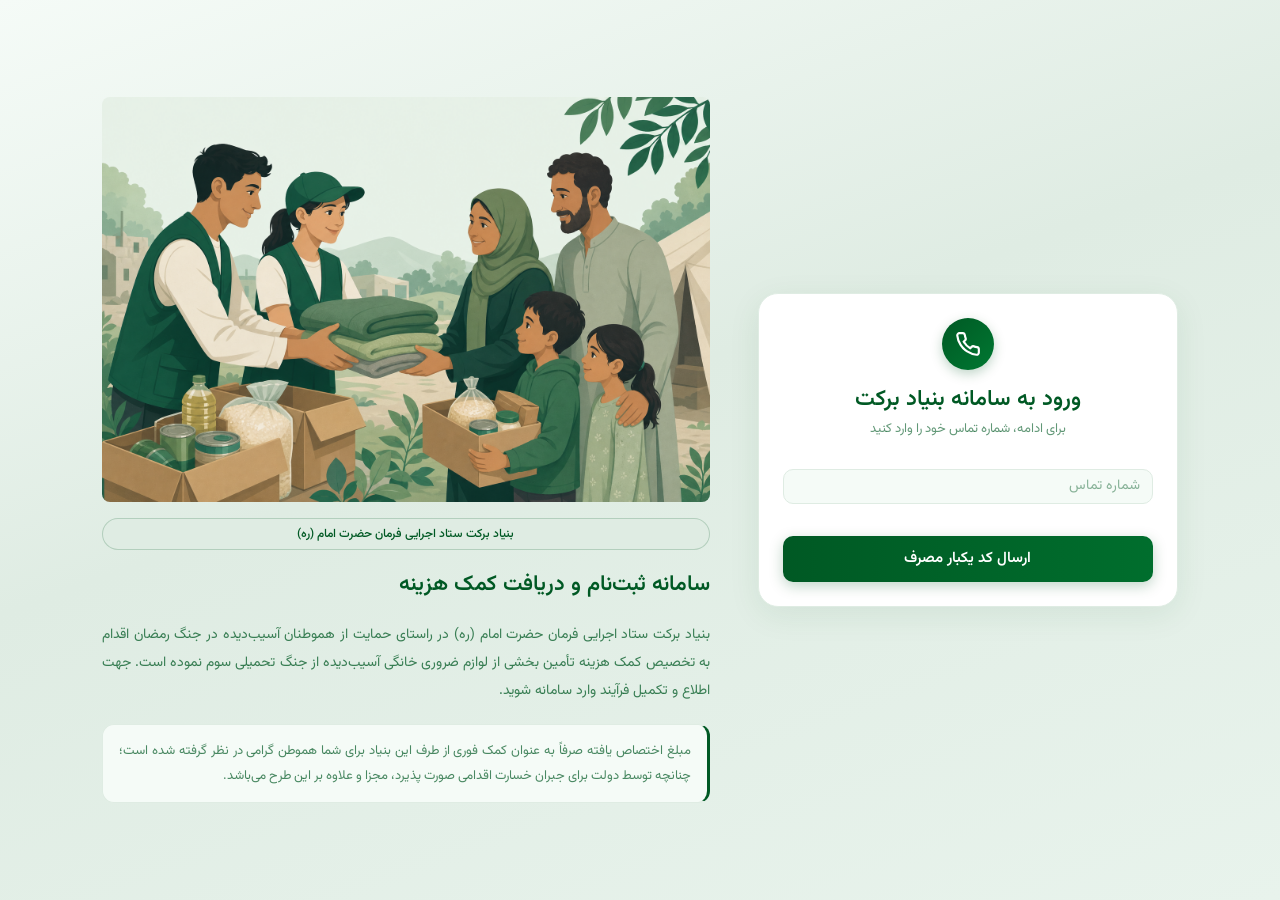
==== index.html @ aed2747e "v2" ====
<!DOCTYPE html>
<html lang="fa" dir="rtl">

<head>
    <meta charset="UTF-8">
    <meta name="viewport" content="width=device-width, initial-scale=1.0">
    <title>ورود به سامانه</title>
    <link rel="stylesheet" href="./css/bootstrap.rtl.css">
    <link rel="stylesheet" href="./css/form-theme.css">
    <link rel="stylesheet" href="./css/login.css">
</head>

<body class="login-page">

    <main class="login-wrapper">
        <div class="row login-layout g-4">

            <div class="col-lg-5 login-form-col">
                <div class="card border shadow-sm">
                    <div class="card-body p-4">

                        <div class="avatar">
                            <svg width="26" height="26" fill="none" stroke="#fff" stroke-width="2"
                                viewBox="0 0 24 24">
                                <path d="M22 16.92v3a2 2 0 0 1-2.18 2 19.79 19.79 0 0 1-8.63-3.07 19.5 19.5 0 0 1-6-6 19.79 19.79 0 0 1-3.07-8.67A2 2 0 0 1 4.11 2h3a2 2 0 0 1 2 1.72c.127.96.361 1.903.7 2.81a2 2 0 0 1-.45 2.11L8.09 9.91a16 16 0 0 0 6 6l1.27-1.27a2 2 0 0 1 2.11-.45c.907.339 1.85.573 2.81.7A2 2 0 0 1 22 16.92z" />
                            </svg>
                        </div>

                        <div class="form-title">ورود به سامانه بنیاد برکت</div>
                        <div class="form-subtitle">برای ادامه، شماره تماس خود را وارد کنید</div>

                        <div id="alertBox" class="alert-message error step-hidden"></div>

                        <div id="phoneStep">
                            <div class="mb-3">
                                <input type="text" class="form-control" id="loginPhone" placeholder="شماره تماس"
                                    inputmode="tel" maxlength="11" autocomplete="tel">
                                <div class="invalid-feedback">شماره تماس باید ۱۱ رقم و با ۰۹ شروع شود.</div>
                            </div>
                            <button type="button" class="btn-submit" id="sendOtpBtn">ارسال کد یکبار مصرف</button>
                        </div>

                        <div id="otpStep" class="step-hidden">
                            <div class="form-subtitle mb-0">
                                کد ارسال‌شده به
                                <span class="phone-display" id="phoneDisplay"></span>
                                را وارد کنید
                            </div>

                            <div class="otp-boxes" id="otpBoxes">
                                <input type="text" class="otp-box" maxlength="1" inputmode="numeric" data-index="0">
                                <input type="text" class="otp-box" maxlength="1" inputmode="numeric" data-index="1">
                                <input type="text" class="otp-box" maxlength="1" inputmode="numeric" data-index="2">
                                <input type="text" class="otp-box" maxlength="1" inputmode="numeric" data-index="3">
                                <input type="text" class="otp-box" maxlength="1" inputmode="numeric" data-index="4">
                                <input type="text" class="otp-box" maxlength="1" inputmode="numeric" data-index="5">
                            </div>

                            <button type="button" class="btn-submit" id="verifyOtpBtn">تایید و ورود</button>
                            <button type="button" class="btn-link" id="resendBtn" disabled>ارسال مجدد (<span id="timer">120</span>)</button>
                            <button type="button" class="btn-link" id="changePhoneBtn">تغییر شماره تماس</button>
                        </div>

                    </div>
                </div>
            </div>

            <div class="col-lg-7 login-info">
                <img src="./assets/carousel-aid-1.png" alt="حمایت بنیاد برکت از هموطنان" class="img-fluid rounded-3">

                <span class="login-info-badge my-3 d-block text-center">بنیاد برکت ستاد اجرایی فرمان حضرت امام (ره)</span>

                <h1 class="login-info-title">سامانه ثبت‌نام و دریافت کمک هزینه</h1>

                <p class="login-info-text">
                    بنیاد برکت ستاد اجرایی فرمان حضرت امام (ره) در راستای حمایت از هموطنان آسیب‌دیده در جنگ
                    رمضان اقدام به تخصیص کمک هزینه تأمین بخشی از لوازم ضروری خانگی آسیب‌دیده از جنگ تحمیلی
                    سوم نموده است. جهت اطلاع و تکمیل فرآیند وارد سامانه شوید.
                </p>

                <div class="login-info-note">
                    مبلغ اختصاص یافته صرفاً به عنوان کمک فوری از طرف این بنیاد برای شما هموطن گرامی در نظر
                    گرفته شده است؛ چنانچه توسط دولت برای جبران خسارت اقدامی صورت پذیرد، مجزا و علاوه بر این
                    طرح می‌باشد.
                </div>
            </div>

        </div>
    </main>

    <script src="./config.js"></script>
    <script src="./login.js"></script>
</body>

</html>
---- css/form-theme.css ----
@import url('https://fonts.googleapis.com/css2?family=Vazirmatn:wght@400;500;600&display=swap');

:root {
    --color-primary: rgb(0, 89, 36);
    --color-primary-rgb: 0, 89, 36;
    --color-primary-dark: rgb(0, 68, 28);
    --color-primary-light: #DFECE3;
    --color-bg: #F5FBF7;
    --color-surface: #ffffff;
    --color-text: rgb(0, 89, 36);
    --color-text-muted: rgba(0, 89, 36, 0.62);
    --color-text-soft: rgba(0, 89, 36, 0.45);
    --color-border: #DFECE3;
    --color-error: #c0392b;
    --color-error-bg: #fdecea;
}

* {
    box-sizing: border-box;
}

body {
    min-height: 100vh;
    background: linear-gradient(160deg, #F5FBF7 0%, #DFECE3 45%, #e8f3ec 100%);
    font-family: 'Vazirmatn', sans-serif;
    display: flex;
    align-items: center;
    justify-content: center;
    padding: 2rem 1rem;
    color: var(--color-text);
}

.card {
    background: var(--color-surface) !important;
    backdrop-filter: blur(12px);
    -webkit-backdrop-filter: blur(12px);
    border: 1px solid var(--color-border) !important;
    border-radius: 20px !important;
    box-shadow: 0 8px 32px rgba(var(--color-primary-rgb), 0.08) !important;
}

.form-title {
    text-align: center;
    color: var(--color-primary);
    font-size: 22px;
    font-weight: 600;
    margin-bottom: 0.3rem;
}

.form-subtitle {
    text-align: center;
    color: var(--color-text-muted);
    font-size: 13px;
    margin-bottom: 1.8rem;
}

.section-label {
    color: var(--color-text-soft);
    font-size: 12px;
    margin-bottom: 8px;
}

.form-divider {
    height: 1px;
    background: var(--color-border);
    margin: 1.2rem 0;
}

.form-control,
.form-select {
    background: var(--color-bg) !important;
    border: 1px solid var(--color-border) !important;
    color: var(--color-text) !important;
    border-radius: 10px !important;
    font-family: 'Vazirmatn', sans-serif;
    font-size: 14px;
}

.form-control::placeholder {
    color: var(--color-text-soft) !important;
}

.form-control:focus,
.form-select:focus {
    border-color: var(--color-primary) !important;
    background: var(--color-surface) !important;
    box-shadow: 0 0 0 3px rgba(var(--color-primary-rgb), 0.12) !important;
    color: var(--color-text) !important;
}

.form-select option {
    background: var(--color-surface);
    color: var(--color-text);
}

.invalid-feedback {
    color: var(--color-error) !important;
    font-size: 12px;
}

.btn-submit {
    width: 100%;
    padding: 12px;
    border: none;
    border-radius: 10px !important;
    background: linear-gradient(90deg, rgb(0, 89, 36), rgb(0, 110, 45));
    color: #fff;
    font-family: 'Vazirmatn', sans-serif;
    font-size: 15px;
    font-weight: 600;
    cursor: pointer;
    transition: opacity 0.2s, transform 0.15s, box-shadow 0.2s;
    margin-top: 1rem;
    box-shadow: 0 4px 14px rgba(var(--color-primary-rgb), 0.25);
}

.btn-submit:hover:not(:disabled) {
    opacity: 0.92;
    transform: translateY(-1px);
    box-shadow: 0 6px 18px rgba(var(--color-primary-rgb), 0.3);
}

.btn-submit:active:not(:disabled) {
    transform: scale(0.98);
}

.btn-submit:disabled {
    opacity: 0.55;
    cursor: not-allowed;
}

.avatar {
    width: 52px;
    height: 52px;
    border-radius: 50%;
    background: linear-gradient(135deg, rgb(0, 89, 36), rgb(0, 120, 50));
    display: flex;
    align-items: center;
    justify-content: center;
    margin: 0 auto 0.8rem;
    box-shadow: 0 4px 12px rgba(var(--color-primary-rgb), 0.25);
}

.confirm-box {
    display: flex;
    align-items: flex-start;
    gap: 10px;
    padding: 12px 14px;
    margin-bottom: 0.5rem;
    background: var(--color-bg);
    border: 1px solid var(--color-border);
    border-radius: 10px;
    cursor: pointer;
    transition: border-color 0.2s, background 0.2s;
}

.confirm-box:hover {
    background: var(--color-primary-light);
    border-color: rgba(var(--color-primary-rgb), 0.35);
}

.confirm-box.is-invalid {
    border-color: rgba(192, 57, 43, 0.5);
    background: var(--color-error-bg);
}

.confirm-box input[type="checkbox"] {
    width: 18px;
    height: 18px;
    margin-top: 2px;
    accent-color: var(--color-primary);
    cursor: pointer;
    flex-shrink: 0;
}

.confirm-box label {
    color: var(--color-text-muted);
    font-size: 13px;
    line-height: 1.6;
    cursor: pointer;
    margin: 0;
}

.confirm-error {
    display: none;
    color: var(--color-error);
    font-size: 12px;
    margin-bottom: 0.5rem;
}

.confirm-error.show {
    display: block;
}

.alert-message {
    padding: 10px 14px;
    border-radius: 10px;
    font-size: 13px;
    margin-bottom: 1rem;
    text-align: center;
}

.alert-message.error {
    background: var(--color-error-bg);
    border: 1px solid rgba(192, 57, 43, 0.25);
    color: var(--color-error);
}

.alert-message.success {
    background: #e8f5ec;
    border: 1px solid rgba(var(--color-primary-rgb), 0.25);
    color: var(--color-primary);
}

.otp-boxes {
    display: flex;
    justify-content: center;
    gap: 8px;
    direction: ltr;
    margin: 1.2rem 0;
}

.otp-box {
    width: 44px;
    height: 52px;
    text-align: center;
    font-size: 20px;
    font-weight: 600;
    background: var(--color-bg);
    border: 1px solid var(--color-border);
    border-radius: 10px;
    color: var(--color-text);
    font-family: 'Vazirmatn', sans-serif;
    outline: none;
    transition: border-color 0.2s, background 0.2s, box-shadow 0.2s;
}

.otp-box:focus {
    border-color: var(--color-primary);
    background: var(--color-surface);
    box-shadow: 0 0 0 3px rgba(var(--color-primary-rgb), 0.12);
}

.phone-display {
    color: var(--color-primary);
    font-weight: 600;
    direction: ltr;
    display: inline-block;
}

.btn-link {
    background: none;
    border: none;
    color: var(--color-text-soft);
    font-family: 'Vazirmatn', sans-serif;
    font-size: 13px;
    cursor: pointer;
    padding: 0;
    margin-top: 0.8rem;
    width: 100%;
    text-align: center;
    transition: color 0.2s;
}

.btn-link:hover:not(:disabled) {
    color: var(--color-primary);
}

.btn-link:disabled {
    cursor: not-allowed;
    opacity: 0.5;
}

.btn-back {
    width: 100%;
    padding: 11px;
    border: 1px solid var(--color-border);
    border-radius: 10px;
    background: var(--color-bg);
    color: var(--color-text-muted);
    font-family: 'Vazirmatn', sans-serif;
    font-size: 14px;
    font-weight: 500;
    cursor: pointer;
    margin-top: 0.6rem;
    transition: background 0.2s, border-color 0.2s, color 0.2s;
}

.btn-back:hover {
    background: var(--color-primary-light);
    border-color: rgba(var(--color-primary-rgb), 0.35);
    color: var(--color-primary);
}

.step-hidden {
    display: none;
}
---- css/login.css ----
body.login-page {
    align-items: stretch;
    justify-content: center;
    padding: 1.5rem;
}

.login-wrapper {
    width: 100%;
    max-width: 1100px;
    margin: auto;
}

.login-layout {
    align-items: center;
    min-height: calc(100vh - 3rem);
}

.login-info {
    padding: 1rem 1.5rem;
}

.login-info-image {
    width: 100%;
    max-height: 220px;
    object-fit: cover;
    border-radius: 16px;
    border: 1px solid var(--color-border);
    margin-bottom: 1.5rem;
    box-shadow: 0 8px 24px rgba(0, 89, 36, 0.1);
}

.login-info-badge {
    display: inline-block;
    padding: 6px 14px;
    border-radius: 20px;
    background: var(--color-primary-light);
    border: 1px solid rgba(0, 89, 36, 0.2);
    color: rgb(0, 89, 36);
    font-size: 12px;
    font-weight: 500;
    margin-bottom: 1rem;
}

.login-info-title {
    color: rgb(0, 89, 36);
    font-size: 1.35rem;
    font-weight: 600;
    line-height: 1.8;
    margin-bottom: 1rem;
}

.login-info-text {
    color: rgba(0, 89, 36, 0.75);
    font-size: 14px;
    line-height: 2;
    text-align: justify;
}

.login-info-note {
    margin-top: 1.2rem;
    padding: 14px 16px;
    border-radius: 12px;
    background: #F5FBF7;
    border: 1px solid var(--color-border);
    border-right: 3px solid rgb(0, 89, 36);
    color: rgba(0, 89, 36, 0.7);
    font-size: 13px;
    line-height: 1.9;
    text-align: justify;
}

.login-form-col .card {
    margin: 0 auto;
    max-width: 420px;
}

@media (max-width: 991px) {
    body.login-page {
        padding: 1rem;
    }

    .login-layout {
        min-height: auto;
    }

    .login-info {
        padding: 0 0 1.5rem;
        order: 2;
    }

    .login-form-col {
        order: 1;
    }

    .login-info-image {
        max-height: 180px;
    }
}
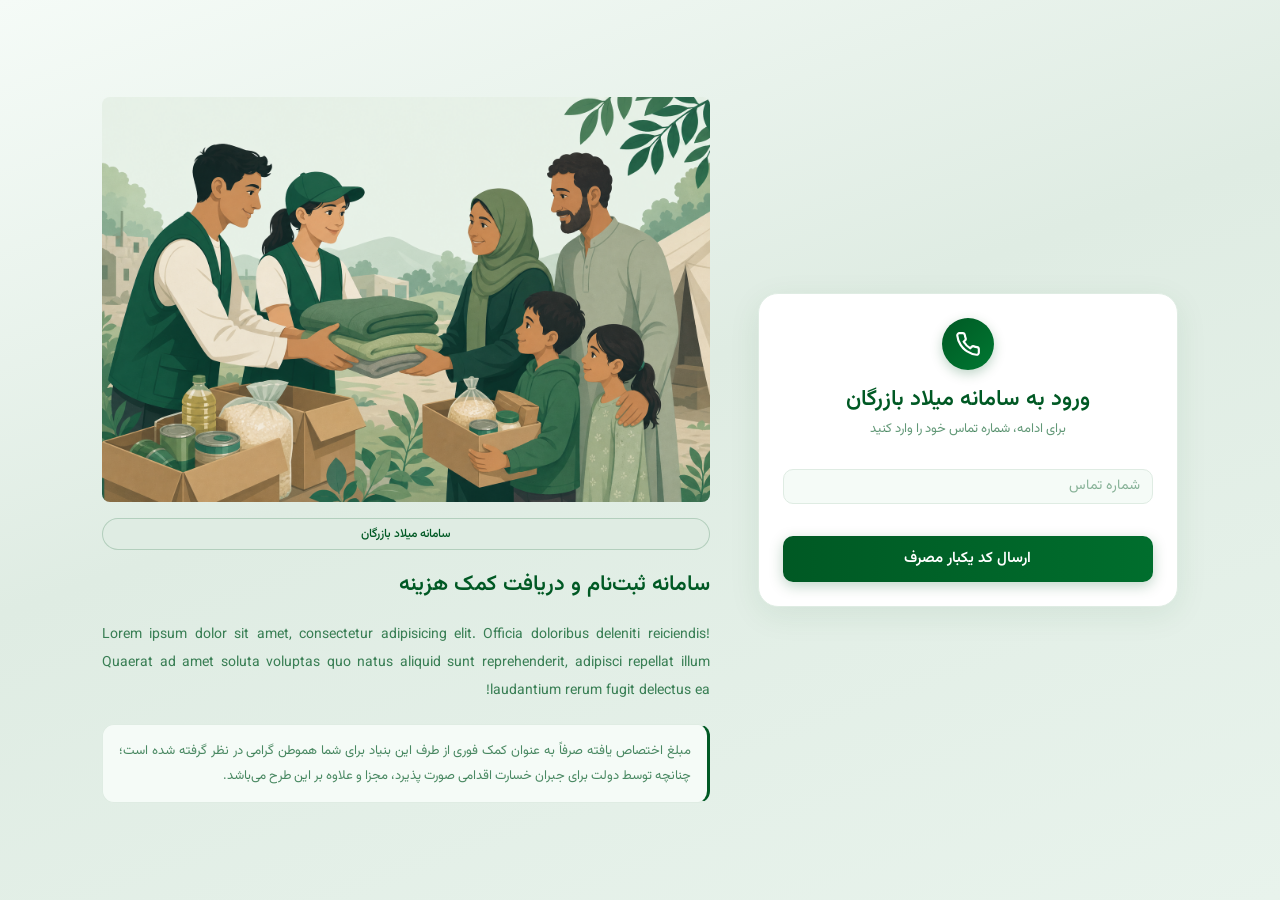
==== commit e4195ebf: "Update index.html" ====
--- a/index.html
+++ b/index.html
@@ -4,7 +4,7 @@
 <head>
     <meta charset="UTF-8">
     <meta name="viewport" content="width=device-width, initial-scale=1.0">
-    <title>ورود به سامانه</title>
+    <title>میلاد بازرگان | ورود به سامانه</title>
     <link rel="stylesheet" href="./css/bootstrap.rtl.css">
     <link rel="stylesheet" href="./css/form-theme.css">
     <link rel="stylesheet" href="./css/login.css">
@@ -26,7 +26,7 @@
                             </svg>
                         </div>
 
-                        <div class="form-title">ورود به سامانه بنیاد برکت</div>
+                        <div class="form-title">ورود به سامانه میلاد بازرگان</div>
                         <div class="form-subtitle">برای ادامه، شماره تماس خود را وارد کنید</div>
 
                         <div id="alertBox" class="alert-message error step-hidden"></div>
@@ -68,14 +68,12 @@
             <div class="col-lg-7 login-info">
                 <img src="./assets/carousel-aid-1.png" alt="حمایت بنیاد برکت از هموطنان" class="img-fluid rounded-3">
 
-                <span class="login-info-badge my-3 d-block text-center">بنیاد برکت ستاد اجرایی فرمان حضرت امام (ره)</span>
+                <span class="login-info-badge my-3 d-block text-center"> سامانه میلاد بازرگان </span>
 
                 <h1 class="login-info-title">سامانه ثبت‌نام و دریافت کمک هزینه</h1>
 
                 <p class="login-info-text">
-                    بنیاد برکت ستاد اجرایی فرمان حضرت امام (ره) در راستای حمایت از هموطنان آسیب‌دیده در جنگ
-                    رمضان اقدام به تخصیص کمک هزینه تأمین بخشی از لوازم ضروری خانگی آسیب‌دیده از جنگ تحمیلی
-                    سوم نموده است. جهت اطلاع و تکمیل فرآیند وارد سامانه شوید.
+                   Lorem ipsum dolor sit amet, consectetur adipisicing elit. Officia doloribus deleniti reiciendis! Quaerat ad amet soluta voluptas quo natus aliquid sunt reprehenderit, adipisci repellat illum laudantium rerum fugit delectus ea!
                 </p>
 
                 <div class="login-info-note">
